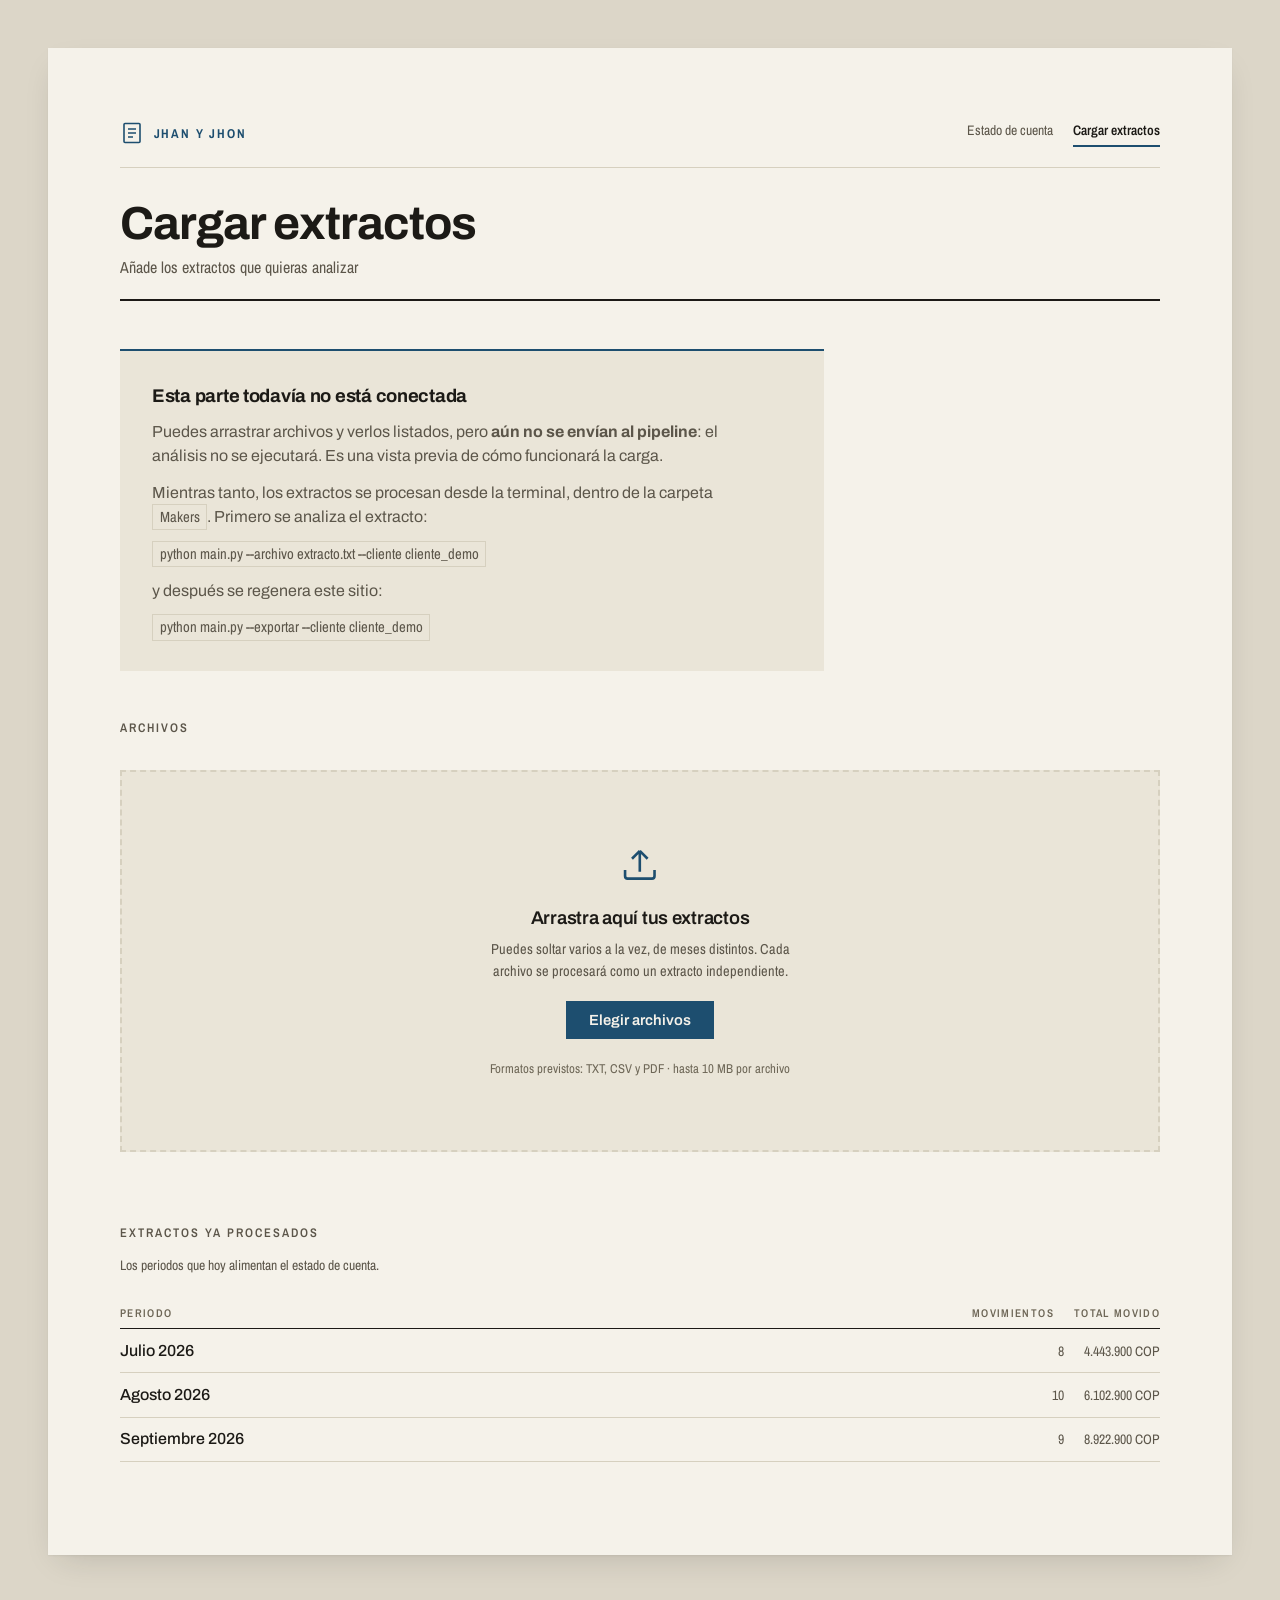
==== dashboard/cargar.html @ ad3c06e5 "Carga de archivos" ====
<!DOCTYPE html>
<html lang="es">
<head>
<meta charset="utf-8">
<meta name="viewport" content="width=device-width, initial-scale=1, viewport-fit=cover">
<title>Cargar extractos · Jhan y Jhon</title>
<link rel="preconnect" href="https://fonts.googleapis.com">
<link rel="preconnect" href="https://fonts.gstatic.com" crossorigin>
<link href="https://fonts.googleapis.com/css2?family=Archivo:wght@400;500;600;700&family=Archivo+Narrow:wght@400;500;600;700&display=swap" rel="stylesheet">
<link rel="stylesheet" href="./estilo.css">
</head>
<body>
<!--
  Segunda superficie del mismo mundo. Hereda papel, tinta y rejilla de
  index.html; no introduce identidad nueva.
  ESTADO: la interacción de arrastrar y soltar funciona de verdad, pero el
  procesamiento no está conectado al pipeline. La página lo dice donde el
  usuario lo ve, en vez de fingir que carga.
-->

<div class="hoja">
  <nav class="nav">
    <a class="nav__marca" href="./index.html">
      <svg class="nav__sello" viewBox="0 0 24 24" fill="none" stroke="currentColor" stroke-width="1.6" aria-hidden="true">
        <rect x="4" y="2.5" width="16" height="19" rx="1"/>
        <path d="M8 8h8M8 12h8M8 16h5"/>
      </svg>
      Jhan y Jhon
    </a>
    <div class="nav__vinculos">
      <a href="./index.html">Estado de cuenta</a>
      <a href="./cargar.html" aria-current="page">Cargar extractos</a>
    </div>
  </nav>

  <main>
    <header class="membrete">
      <div class="membrete__emisor">
        <h1 class="membrete__titulo">Cargar extractos</h1>
        <p class="membrete__periodo">Añade los extractos que quieras analizar</p>
      </div>
    </header>

    <div class="aviso" role="note">
      <h2>Esta parte todavía no está conectada</h2>
      <p>Puedes arrastrar archivos y verlos listados, pero <strong>aún no se envían al pipeline</strong>: el análisis no se ejecutará. Es una vista previa de cómo funcionará la carga.</p>
      <p>Mientras tanto, los extractos se procesan desde la terminal, dentro de la carpeta <code>Makers</code>. Primero se analiza el extracto:</p>
      <p><code>python main.py --archivo extracto.txt --cliente cliente_demo</code></p>
      <p>y después se regenera este sitio:</p>
      <p><code>python main.py --exportar --cliente cliente_demo</code></p>
    </div>

    <section aria-labelledby="tit-zona">
      <h2 class="bloque__titulo" id="tit-zona">Archivos</h2>

      <div class="zona" id="zona">
        <svg class="zona__icono" viewBox="0 0 24 24" fill="none" stroke="currentColor" stroke-width="1.5" aria-hidden="true">
          <path d="M12 16V4m0 0L7.5 8.5M12 4l4.5 4.5"/>
          <path d="M3.5 15v3.5a1.5 1.5 0 0 0 1.5 1.5h14a1.5 1.5 0 0 0 1.5-1.5V15"/>
        </svg>
        <p class="zona__titulo">Arrastra aquí tus extractos</p>
        <p class="zona__ayuda">Puedes soltar varios a la vez, de meses distintos. Cada archivo se procesará como un extracto independiente.</p>
        <button class="boton" type="button" id="elegir">Elegir archivos</button>
        <p class="zona__formatos">Formatos previstos: TXT, CSV y PDF · hasta 10 MB por archivo</p>
        <input type="file" id="entrada" multiple accept=".txt,.csv,.pdf" class="sr" tabindex="-1">
      </div>

      <div id="adjuntos" aria-live="polite"></div>
    </section>

    <section class="bloque" aria-labelledby="tit-cargados">
      <h2 class="bloque__titulo" id="tit-cargados">Extractos ya procesados</h2>
      <p class="bloque__nota">Los periodos que hoy alimentan el estado de cuenta.</p>
      <div id="cargados"><p class="cargando">Cargando…</p></div>
    </section>
  </main>
</div>

<script>
const FORMATO = new Intl.NumberFormat('es-CO', { maximumFractionDigits: 0 });
const MESES = ['enero','febrero','marzo','abril','mayo','junio','julio','agosto','septiembre','octubre','noviembre','diciembre'];

const escapar = (valor) => String(valor ?? '').replace(/[&<>"']/g, (c) => (
  { '&':'&amp;', '<':'&lt;', '>':'&gt;', '"':'&quot;', "'":'&#39;' }[c]
));

const nombrarPeriodo = (clave) => {
  if (clave === 'sin_fecha') return 'sin fecha';
  const [anio, mes] = clave.split('-');
  return mes ? `${MESES[Number(mes) - 1]} ${anio}` : anio;
};

const pesoLegible = (bytes) => {
  if (bytes < 1024) return `${bytes} B`;
  if (bytes < 1024 * 1024) return `${(bytes / 1024).toFixed(0)} KB`;
  return `${(bytes / (1024 * 1024)).toFixed(1)} MB`;
};

/* ── Zona de arrastre ── */

const zona = document.getElementById('zona');
const entrada = document.getElementById('entrada');
const listaNodo = document.getElementById('adjuntos');
let archivos = [];

function pintarAdjuntos() {
  if (!archivos.length) {
    listaNodo.innerHTML = '';
    return;
  }

  const filas = archivos.map((a, i) => `
    <div class="adjuntos__fila">
      <svg class="adjuntos__icono" viewBox="0 0 24 24" fill="none" stroke="currentColor" stroke-width="1.6" aria-hidden="true">
        <path d="M14 3H7a1.5 1.5 0 0 0-1.5 1.5v15A1.5 1.5 0 0 0 7 21h10a1.5 1.5 0 0 0 1.5-1.5V7.5z"/>
        <path d="M14 3v4.5h4.5"/>
      </svg>
      <span class="adjuntos__nombre">${escapar(a.name)}</span>
      <span class="adjuntos__peso">${escapar(pesoLegible(a.size))}</span>
      <button class="adjuntos__quitar" type="button" data-i="${i}">Quitar</button>
    </div>`).join('');

  listaNodo.innerHTML = `
    <div class="adjuntos">
      ${filas}
      <p class="zona__formatos">${archivos.length} ${archivos.length === 1 ? 'archivo listo' : 'archivos listos'} · el procesamiento aún no está conectado, así que no se enviarán a ninguna parte.</p>
    </div>`;
}

function agregar(lista) {
  // Se descartan repetidos por nombre y tamaño: soltar dos veces el mismo
  // extracto es el error más fácil de cometer aquí.
  for (const archivo of lista) {
    const yaEsta = archivos.some(a => a.name === archivo.name && a.size === archivo.size);
    if (!yaEsta) archivos.push(archivo);
  }
  pintarAdjuntos();
}

document.getElementById('elegir').addEventListener('click', () => entrada.click());
entrada.addEventListener('change', (e) => { agregar(e.target.files); entrada.value = ''; });

listaNodo.addEventListener('click', (e) => {
  const boton = e.target.closest('.adjuntos__quitar');
  if (!boton) return;
  archivos.splice(Number(boton.dataset.i), 1);
  pintarAdjuntos();
});

['dragenter', 'dragover'].forEach(evento => {
  zona.addEventListener(evento, (e) => { e.preventDefault(); zona.classList.add('zona--activa'); });
});

['dragleave', 'drop'].forEach(evento => {
  zona.addEventListener(evento, (e) => {
    e.preventDefault();
    // dragleave salta también al pasar sobre los hijos de la zona
    if (evento === 'dragleave' && zona.contains(e.relatedTarget)) return;
    zona.classList.remove('zona--activa');
  });
});

zona.addEventListener('drop', (e) => agregar(e.dataTransfer.files));

// El navegador abriría el archivo soltado fuera de la zona, perdiendo la página.
['dragover', 'drop'].forEach(evento => {
  document.addEventListener(evento, (e) => { if (!zona.contains(e.target)) e.preventDefault(); });
});

/* ── Extractos ya procesados ── */

fetch('./datos.json', { cache: 'no-store' })
  .then(r => { if (!r.ok) throw new Error(`El servidor respondió ${r.status}`); return r.json(); })
  .then((datos) => {
    const periodos = (datos.periodos ?? []).filter(p => p.moneda === datos.moneda_principal);
    const nodo = document.getElementById('cargados');

    if (!periodos.length) {
      nodo.innerHTML = '<p class="bloque__nota">Todavía no hay extractos procesados.</p>';
      return;
    }

    nodo.innerHTML = `
      <div class="cargado cargado--encabezado">
        <span>Periodo</span>
        <span>Movimientos</span>
        <span>Total movido</span>
      </div>
      ${periodos.map(p => `
        <div class="cargado">
          <p class="cargado__mes">${escapar(nombrarPeriodo(p.periodo))}</p>
          <span class="cargado__n">${p.n_movimientos}</span>
          <span class="cargado__monto">${FORMATO.format(p.ingresos + p.egresos)} ${escapar(p.moneda)}</span>
        </div>`).join('')}`;
  })
  .catch(() => {
    document.getElementById('cargados').innerHTML =
      '<p class="bloque__nota">No se pudieron leer los extractos procesados. Genera <code>datos.json</code> con <code>python main.py --exportar</code>.</p>';
  });
</script>
</body>
</html>
---- dashboard/estilo.css ----
:root{
  /* Papel y tinta: el mundo de la factura impresa */
  --papel:        #F5F2EA;
  --papel-banda:  #EAE5D8;
  --papel-borde:  #D6D0BF;
  --tinta:        #1C1A16;
  --tinta-media:  #5C564A;
  --tinta-suave:  #6E6757;
  --sello:        #1D4E6F;
  --escritorio:   #DCD6C8;

  /* Semántica del movimiento. Nunca va sola: siempre con signo. */
  --ingreso:      #15663A;
  --egreso:       #9E2B1E;

  --sombra-hoja: 0 1px 2px rgba(28,26,22,.06), 0 12px 32px -12px rgba(28,26,22,.18);

  --serie: 'Archivo', system-ui, sans-serif;
  --estrecha: 'Archivo Narrow', 'Archivo', system-ui, sans-serif;

  --paso-1: .75rem;
  --paso-2: 1.25rem;
  --paso-3: 2rem;
  --paso-4: 3rem;
  --paso-5: 4.5rem;
}

*,*::before,*::after{ box-sizing:border-box; }

.sr{
  position:absolute; width:1px; height:1px;
  padding:0; margin:-1px; overflow:hidden;
  clip:rect(0 0 0 0); white-space:nowrap; border:0;
}

html{ -webkit-text-size-adjust:100%; }

body{
  margin:0;
  background:var(--escritorio);
  color:var(--tinta);
  font-family:var(--serie);
  font-size:16px;
  line-height:1.5;
  font-variant-numeric:tabular-nums;
  -webkit-font-smoothing:antialiased;
}

/* Superficies del navegador: también son parte del diseño */
::selection{ background:var(--sello); color:var(--papel); }
:focus-visible{ outline:2px solid var(--sello); outline-offset:3px; }
@supports (scrollbar-color: auto){
  html{ scrollbar-color:var(--papel-borde) var(--escritorio); scrollbar-width:thin; }
}

/* ───────────────────────── La hoja ───────────────────────── */

.hoja{
  max-width:74rem;
  margin:0 auto;
  background:var(--papel);
  box-shadow:var(--sombra-hoja);
  padding:var(--paso-4) var(--paso-4) var(--paso-5);
  padding-top:calc(var(--paso-4) + env(safe-area-inset-top, 0px));
}

@media (min-width:60rem){
  body{ padding:var(--paso-4) var(--paso-3); }
  .hoja{ padding:var(--paso-5) var(--paso-5) calc(var(--paso-5) * 1.3); }
}

@media (max-width:40rem){
  .hoja{ padding:var(--paso-3) var(--paso-2) var(--paso-4); }
}

/* ───────────────────── Navegación ───────────────────── */

.nav{
  display:flex;
  flex-wrap:wrap;
  align-items:center;
  justify-content:space-between;
  gap:.6rem var(--paso-3);
  padding-bottom:var(--paso-2);
  margin-bottom:var(--paso-3);
  border-bottom:1px solid var(--papel-borde);
}

.nav__marca{
  display:flex;
  align-items:center;
  gap:.6rem;
  text-decoration:none;
  color:var(--sello);
  font-family:var(--estrecha);
  font-size:.8rem;
  font-weight:700;
  letter-spacing:.14em;
  text-transform:uppercase;
}

.nav__sello{ width:1.5rem; height:1.5rem; flex:none; }

.nav__vinculos{ display:flex; gap:var(--paso-2); }

.nav__vinculos a{
  font-family:var(--estrecha);
  font-size:.86rem;
  color:var(--tinta-media);
  text-decoration:none;
  padding-bottom:.25rem;
  border-bottom:2px solid transparent;
}

.nav__vinculos a:hover{ color:var(--tinta); }

.nav__vinculos a[aria-current="page"]{
  color:var(--tinta);
  font-weight:600;
  border-bottom-color:var(--sello);
}

/* ───────────────────── Membrete ───────────────────── */

.membrete{
  display:flex;
  flex-wrap:wrap;
  gap:var(--paso-3);
  justify-content:space-between;
  align-items:flex-end;
  padding-bottom:var(--paso-2);
  border-bottom:2px solid var(--tinta);
}

.membrete__emisor{ min-width:0; }

.membrete__marca{
  display:flex;
  align-items:center;
  gap:.6rem;
  margin:0 0 .35rem;
}

.membrete__sello{
  width:1.6rem; height:1.6rem;
  flex:none;
  color:var(--sello);
}

.membrete__nombre{
  font-family:var(--estrecha);
  font-size:.8rem;
  font-weight:700;
  letter-spacing:.14em;
  text-transform:uppercase;
  color:var(--sello);
  margin:0;
}

.membrete__titulo{
  font-size:clamp(1.9rem, 1.2rem + 2.4vw, 2.9rem);
  font-weight:700;
  letter-spacing:-.022em;
  line-height:1.04;
  margin:0;
  text-wrap:balance;
}

.membrete__periodo{
  font-family:var(--estrecha);
  font-size:1rem;
  color:var(--tinta-media);
  margin:.45rem 0 0;
}

/* Bloque de datos del documento, como el recuadro de una factura real */
.documento{
  display:grid;
  grid-template-columns:auto auto;
  gap:.2rem var(--paso-2);
  font-family:var(--estrecha);
  font-size:.82rem;
  margin:0;
  border-left:1px solid var(--papel-borde);
  padding-left:var(--paso-2);
}

.documento dt{
  color:var(--tinta-suave);
  text-transform:uppercase;
  letter-spacing:.08em;
}

.documento dd{
  margin:0;
  text-align:right;
  font-weight:500;
  font-variant-numeric:tabular-nums;
}

@media (max-width:40rem){
  .membrete{ align-items:flex-start; gap:var(--paso-2); }
  .documento{ border-left:0; padding-left:0; border-top:1px solid var(--papel-borde); padding-top:.75rem; width:100%; grid-template-columns:auto 1fr; }
}

/* ───────────────────── Liquidación ───────────────────── */

.liquidacion{
  margin-top:var(--paso-4);
}

.liquidacion__titulo{
  font-family:var(--estrecha);
  font-size:.78rem;
  font-weight:600;
  letter-spacing:.16em;
  text-transform:uppercase;
  color:var(--tinta-media);
  margin:0 0 var(--paso-2);
}

.renglon{
  display:flex;
  align-items:baseline;
  gap:.75rem;
  padding:.62rem 0;
  border-bottom:1px solid var(--papel-borde);
}

.renglon__concepto{
  font-size:1.02rem;
  flex:none;
}

.renglon__guia{
  flex:1 1 auto;
  min-width:1.5rem;
  border-bottom:1px dotted var(--papel-borde);
  transform:translateY(-.28em);
}

.renglon__monto{
  flex:none;
  font-variant-numeric:tabular-nums;
  font-size:1.1rem;
  font-weight:500;
  letter-spacing:-.01em;
  white-space:nowrap;
}

.renglon__n{
  font-family:var(--estrecha);
  font-size:.78rem;
  color:var(--tinta-suave);
  flex:none;
}

.signo{ font-weight:600; }
.monto--ingreso .signo{ color:var(--ingreso); }
.monto--egreso  .signo{ color:var(--egreso); }

/* La caja del total: el gesto monumental de la factura */
.total{
  margin-top:var(--paso-3);
  border:2.5px solid var(--tinta);
  background:var(--papel-banda);
  padding:var(--paso-2) var(--paso-3);
  display:flex;
  flex-wrap:wrap;
  align-items:baseline;
  justify-content:space-between;
  gap:.5rem var(--paso-3);
}

.total__etiqueta{
  font-family:var(--estrecha);
  font-size:.92rem;
  font-weight:700;
  letter-spacing:.16em;
  text-transform:uppercase;
  margin:0;
}

.total__cifra{
  font-size:clamp(2.4rem, 1.2rem + 4.4vw, 4rem);
  font-weight:700;
  letter-spacing:-.035em;
  line-height:1;
  font-variant-numeric:tabular-nums;
  white-space:nowrap;
  margin:0;
}

.total__cifra .signo{ margin-right:.06em; }
.total--positivo .total__cifra{ color:var(--ingreso); }
.total--negativo .total__cifra{ color:var(--egreso); }

.total__nota{
  flex-basis:100%;
  font-family:var(--estrecha);
  font-size:.84rem;
  color:var(--tinta-media);
  margin:.35rem 0 0;
}

@media (max-width:40rem){
  .total{ padding:var(--paso-2); }
  .renglon__concepto{ font-size:.95rem; }
  .renglon__monto{ font-size:1rem; }
}

/* Muy estrecho: la cifra no cabe junto a su etiqueta, así que se apila a
   propósito en vez de envolver y quedar empujada a la derecha. */
@media (max-width:30rem){
  .total{ flex-direction:column; align-items:flex-start; gap:.35rem; }
  .renglon__n{ display:none; }
}

/* ───────────────────── Desglose por categoría ───────────────────── */

.bloque{ margin-top:var(--paso-5); }

.bloque__titulo{
  font-family:var(--estrecha);
  font-size:.78rem;
  font-weight:600;
  letter-spacing:.16em;
  text-transform:uppercase;
  color:var(--tinta-media);
  margin:0 0 var(--paso-1);
}

.bloque__nota{
  font-family:var(--estrecha);
  font-size:.86rem;
  color:var(--tinta-media);
  margin:0 0 var(--paso-2);
  max-width:64ch;
}

/* Última columna fija por el mismo motivo que en .libro: filas-grid
   independientes no comparten el ancho de una columna `auto`. */
.detalle{ --cols:minmax(7.5rem,11rem) 1fr 3.2rem 7rem; }

/* Encabezado de columnas: el recurso con el que una factura evita repetir la
   unidad en cada renglón. */
.detalle__encabezado{
  display:grid;
  grid-template-columns:var(--cols);
  align-items:end;
  column-gap:var(--paso-2);
  padding:0 .5rem .4rem 0;
  border-bottom:1px solid var(--tinta);
  font-family:var(--estrecha);
  font-size:.7rem;
  font-weight:600;
  letter-spacing:.12em;
  text-transform:uppercase;
  color:var(--tinta-suave);
}

.detalle__encabezado span:nth-child(3),
.detalle__encabezado span:nth-child(4){ text-align:right; }

.detalle__fila{
  display:grid;
  grid-template-columns:var(--cols);
  align-items:center;
  column-gap:var(--paso-2);
  padding:.42rem .5rem;
  padding-left:0;
  border-bottom:1px solid var(--papel-borde);
  transition:background-color .12s ease-out;
}

.detalle__fila:hover{ background:var(--papel-banda); }

.detalle__nombre{
  font-size:.98rem;
  min-width:0;
  overflow-wrap:break-word;
}

.detalle__medida{
  display:flex;
  align-items:center;
  gap:.6rem;
  min-width:0;
}

/* Barra impresa: extremos rectos, tinta sólida. Una factura no redondea. */
.barra{
  flex:1 1 auto;
  height:.72rem;
  background:var(--papel-banda);
  min-width:2rem;
}

.barra__relleno{
  display:block;
  height:100%;
  background:var(--sello);
}

.detalle__pct{
  font-family:var(--estrecha);
  font-size:.82rem;
  color:var(--tinta-media);
  font-variant-numeric:tabular-nums;
  flex:none;
  width:3.2rem;
  text-align:right;
}

.detalle__n{
  text-align:right;
  font-family:var(--estrecha);
  font-size:.84rem;
  color:var(--tinta-media);
  font-variant-numeric:tabular-nums;
}

.detalle__monto{
  text-align:right;
  white-space:nowrap;
  font-variant-numeric:tabular-nums;
  font-size:1.02rem;
  font-weight:500;
  letter-spacing:-.01em;
}

.detalle__total{
  display:grid;
  grid-template-columns:var(--cols);
  column-gap:var(--paso-2);
  padding:.6rem .5rem 0 0;
  font-family:var(--estrecha);
  font-weight:700;
  letter-spacing:.1em;
  text-transform:uppercase;
  font-size:.76rem;
}

.detalle__total span:nth-child(3){
  text-align:right;
  font-variant-numeric:tabular-nums;
  letter-spacing:0;
  font-size:.84rem;
}

.detalle__total span:last-child{
  text-align:right;
  font-variant-numeric:tabular-nums;
  letter-spacing:-.01em;
  text-transform:none;
  font-size:1.02rem;
}

@media (max-width:48rem){
  .detalle{ --cols:1fr auto; }
  .detalle__encabezado span:nth-child(2),
  .detalle__encabezado span:nth-child(3){ display:none; }
  .detalle__fila{ row-gap:.35rem; padding:.55rem .5rem .55rem 0; }
  .detalle__medida{ grid-column:1 / -1; order:3; }
  .detalle__nombre{ order:1; }
  .detalle__monto{ order:2; }
  .detalle__n{ display:none; }
  .detalle__total span:nth-child(2),
  .detalle__total span:nth-child(3){ display:none; }
}

/* ───────────────── Lectura redactada por el modelo ───────────────── */

.lectura{
  margin-top:var(--paso-3);
  background:var(--papel-banda);
  border-top:2px solid var(--sello);
  padding:var(--paso-2) var(--paso-3) var(--paso-3);
}

.lectura__titulo{
  font-family:var(--estrecha);
  font-size:.78rem;
  font-weight:600;
  letter-spacing:.16em;
  text-transform:uppercase;
  color:var(--sello);
  margin:0 0 .15rem;
}

.lectura__origen{
  font-family:var(--estrecha);
  font-size:.8rem;
  color:var(--tinta-media);
  margin:0 0 var(--paso-2);
  max-width:70ch;
}

.lectura__cuerpo p{
  margin:0 0 .85rem;
  max-width:70ch;
  line-height:1.62;
}

.lectura__cuerpo p:last-child{ margin-bottom:0; }

/* El texto se queda en su medida de lectura; el encabezado ocupa la columna
   que sobra en vez de dejar media banda vacía. */
@media (min-width:60rem){
  .lectura{
    display:grid;
    grid-template-columns:13rem 1fr;
    /* La tercera fila absorbe el alto sobrante: sin ella la nota de
       procedencia se separa de su título al estirarse el cuerpo. */
    grid-template-rows:auto auto 1fr;
    column-gap:var(--paso-3);
  }
  .lectura__titulo{ grid-column:1; grid-row:1; }
  .lectura__origen{ grid-column:1; grid-row:2; margin-bottom:0; }
  .lectura__cuerpo{ grid-column:2; grid-row:1 / -1; }
}

@media (max-width:40rem){
  .lectura{ padding:var(--paso-2); }
}

/* ───────────────── Lo que conviene revisar ───────────────── */

.marcado{
  border-top:1px solid var(--tinta);
}

.marcado__item{
  display:grid;
  grid-template-columns:1fr auto;
  gap:.3rem var(--paso-2);
  padding:.85rem 0;
  border-bottom:1px solid var(--papel-borde);
}

.marcado__desc{
  font-size:1rem;
  margin:0;
  min-width:0;
  overflow-wrap:break-word;
}

.marcado__monto{
  font-variant-numeric:tabular-nums;
  font-size:1.02rem;
  font-weight:500;
  white-space:nowrap;
  text-align:right;
  letter-spacing:-.01em;
}

.marcado__monto--ingreso .signo{ color:var(--ingreso); }
.marcado__monto--egreso .signo{ color:var(--egreso); }

.marcado__meta{
  grid-column:1 / -1;
  display:flex;
  flex-wrap:wrap;
  align-items:baseline;
  gap:.35rem .8rem;
  font-family:var(--estrecha);
  font-size:.84rem;
  color:var(--tinta-media);
}

.marcado__fecha{
  font-variant-numeric:tabular-nums;
  color:var(--tinta-suave);
}

.motivo{
  display:inline-block;
  border:1px solid var(--sello);
  color:var(--sello);
  padding:.06rem .45rem;
  font-size:.78rem;
  line-height:1.5;
}

.marcado__razon{
  grid-column:1 / -1;
  margin:.15rem 0 0;
  font-size:.92rem;
  color:var(--tinta-media);
  max-width:70ch;
}

/* ───────────────────── Evolución por periodo ───────────────────── */

.evolucion{ border-top:1px solid var(--tinta); }

.periodo{
  padding:var(--paso-2) 0;
  border-bottom:1px solid var(--papel-borde);
}

.periodo__cab{
  display:flex;
  flex-wrap:wrap;
  align-items:baseline;
  justify-content:space-between;
  gap:.3rem var(--paso-2);
  margin-bottom:.7rem;
}

.periodo__mes{
  font-size:1.05rem;
  font-weight:600;
  letter-spacing:-.012em;
  margin:0;
  text-transform:capitalize;
}

.periodo__balance{
  margin:0;
  font-variant-numeric:tabular-nums;
  font-size:1.05rem;
  font-weight:600;
  letter-spacing:-.015em;
  white-space:nowrap;
}

.periodo__balance small{
  font-family:var(--estrecha);
  font-size:.72rem;
  font-weight:600;
  letter-spacing:.12em;
  text-transform:uppercase;
  color:var(--tinta-suave);
  margin-right:.5rem;
}

/* Ancho fijo para la cifra: sin esto la etiqueta BALANCE se desplaza de un mes
   a otro según cuántos dígitos tenga el número. */
.periodo__cifra{
  display:inline-block;
  min-width:10ch;
  text-align:right;
}

.periodo__balance--positivo{ color:var(--ingreso); }
.periodo__balance--negativo{ color:var(--egreso); }

.periodo__linea{
  display:grid;
  grid-template-columns:5.5rem 1fr 7rem;
  align-items:center;
  column-gap:var(--paso-2);
  padding:.2rem 0;
}

.periodo__etiqueta{
  font-family:var(--estrecha);
  font-size:.84rem;
  color:var(--tinta-media);
}

.periodo__valor{
  font-variant-numeric:tabular-nums;
  font-size:.98rem;
  white-space:nowrap;
  text-align:right;
}

.barra__relleno--ingreso{ background:var(--ingreso); }
.barra__relleno--egreso{ background:var(--egreso); }

@media (max-width:34rem){
  .periodo__linea{ grid-template-columns:4.4rem 1fr auto; column-gap:.7rem; }
  .periodo__valor{ font-size:.9rem; }
  .periodo__etiqueta{ font-size:.78rem; }
}

/* ───────────────────── Tabla de movimientos ───────────────────── */

/* Ancho fijo en la última columna, no `auto`: cada fila es su propio grid, así
   que una columna automática se mide por el contenido de SU fila y las demás
   columnas se desplazan de una fila a otra. */
.libro{ --cols:6.2rem 1fr 10rem 7rem; }

.libro__encabezado{
  display:grid;
  grid-template-columns:var(--cols);
  column-gap:var(--paso-2);
  align-items:end;
  padding:0 .5rem .4rem 0;
  border-bottom:1px solid var(--tinta);
  font-family:var(--estrecha);
  font-size:.7rem;
  font-weight:600;
  letter-spacing:.12em;
  text-transform:uppercase;
  color:var(--tinta-suave);
}

.libro__encabezado span:last-child{ text-align:right; }

.libro__fila{
  display:grid;
  grid-template-columns:var(--cols);
  column-gap:var(--paso-2);
  align-items:baseline;
  padding:.45rem .5rem .45rem 0;
  border-bottom:1px solid var(--papel-borde);
  transition:background-color .12s ease-out;
}

.libro__fila:hover{ background:var(--papel-banda); }

.libro__fecha{
  font-family:var(--estrecha);
  font-size:.84rem;
  color:var(--tinta-media);
  font-variant-numeric:tabular-nums;
  white-space:nowrap;
}

.libro__concepto{ min-width:0; }

.libro__desc{
  font-size:.96rem;
  overflow-wrap:break-word;
}

.libro__parte{
  font-family:var(--estrecha);
  font-size:.82rem;
  color:var(--tinta-suave);
}

.libro__cat{
  font-family:var(--estrecha);
  font-size:.84rem;
  color:var(--tinta-media);
}

.libro__valor{
  text-align:right;
  white-space:nowrap;
  font-variant-numeric:tabular-nums;
  font-size:1rem;
  font-weight:500;
  letter-spacing:-.01em;
}

.libro__valor--ingreso .signo{ color:var(--ingreso); }
.libro__valor--egreso .signo{ color:var(--egreso); }

/* Marca de nota al pie, como la llamada de una factura */
.llamada{
  color:var(--sello);
  font-weight:700;
  text-decoration:none;
  padding:0 .15rem;
}

.llamada:hover{ text-decoration:underline; }

.libro__pie{
  font-family:var(--estrecha);
  font-size:.84rem;
  color:var(--tinta-media);
  margin:var(--paso-1) 0 0;
  max-width:70ch;
}

@media (max-width:52rem){
  .libro{ --cols:1fr auto; }
  .libro__encabezado span:nth-child(2),
  .libro__encabezado span:nth-child(3){ display:none; }
  .libro__fila{ row-gap:.15rem; padding:.6rem .5rem .6rem 0; }
  .libro__fecha{ order:1; }
  .libro__valor{ order:2; }
  .libro__concepto{ order:3; grid-column:1 / -1; }
  .libro__cat{ order:4; grid-column:1 / -1; }
}

/* ───────────────────── Zona de carga ───────────────────── */

.zona{
  margin-top:var(--paso-3);
  border:2px dashed var(--papel-borde);
  background:var(--papel-banda);
  padding:var(--paso-5) var(--paso-3);
  text-align:center;
  transition:border-color .15s ease-out, background-color .15s ease-out;
}

.zona--activa{
  border-color:var(--sello);
  border-style:solid;
  background:#E3EAEF;
}

.zona__icono{
  width:2.6rem; height:2.6rem;
  color:var(--sello);
  margin-bottom:var(--paso-1);
}

.zona__titulo{
  font-size:1.15rem;
  font-weight:600;
  letter-spacing:-.015em;
  margin:0 0 .35rem;
}

.zona__ayuda{
  font-family:var(--estrecha);
  font-size:.9rem;
  color:var(--tinta-media);
  margin:0 auto var(--paso-2);
  max-width:46ch;
}

.boton{
  font-family:var(--serie);
  font-size:.92rem;
  font-weight:600;
  color:var(--papel);
  background:var(--sello);
  border:2px solid var(--sello);
  padding:.55rem 1.3rem;
  cursor:pointer;
  transition:background-color .15s ease-out;
}

.boton:hover{ background:#17405C; border-color:#17405C; }

.boton--fantasma{
  color:var(--sello);
  background:transparent;
}

.boton--fantasma:hover{ background:var(--papel-borde); color:var(--tinta); }

.zona__formatos{
  font-family:var(--estrecha);
  font-size:.8rem;
  color:var(--tinta-suave);
  margin:var(--paso-2) 0 0;
}

/* Lista de archivos soltados */
.adjuntos{ margin-top:var(--paso-3); }

.adjuntos__fila{
  display:grid;
  grid-template-columns:auto 1fr auto auto;
  align-items:center;
  gap:var(--paso-1);
  padding:.6rem 0;
  border-bottom:1px solid var(--papel-borde);
}

.adjuntos__fila:first-child{ border-top:1px solid var(--tinta); }

.adjuntos__icono{ width:1.1rem; height:1.1rem; color:var(--tinta-suave); flex:none; }

.adjuntos__nombre{
  min-width:0;
  overflow-wrap:anywhere;
  font-size:.96rem;
}

.adjuntos__peso{
  font-family:var(--estrecha);
  font-size:.82rem;
  color:var(--tinta-media);
  font-variant-numeric:tabular-nums;
  white-space:nowrap;
}

.adjuntos__quitar{
  background:none;
  border:0;
  padding:.2rem .4rem;
  cursor:pointer;
  color:var(--tinta-suave);
  font-family:var(--estrecha);
  font-size:.8rem;
  text-decoration:underline;
  text-underline-offset:.2em;
}

.adjuntos__quitar:hover{ color:var(--egreso); }

/* Extractos ya procesados */
.cargado{
  display:grid;
  grid-template-columns:1fr auto auto;
  align-items:baseline;
  gap:.3rem var(--paso-2);
  padding:.6rem 0;
  border-bottom:1px solid var(--papel-borde);
}

.cargado--encabezado{
  border-bottom:1px solid var(--tinta);
  padding-bottom:.4rem;
  font-family:var(--estrecha);
  font-size:.7rem;
  font-weight:600;
  letter-spacing:.12em;
  text-transform:uppercase;
  color:var(--tinta-suave);
}

.cargado--encabezado span:not(:first-child){ text-align:right; }

.cargado__mes{
  font-size:1rem;
  font-weight:500;
  text-transform:capitalize;
  margin:0;
}

.cargado__n,
.cargado__monto{
  font-family:var(--estrecha);
  font-size:.86rem;
  color:var(--tinta-media);
  font-variant-numeric:tabular-nums;
  white-space:nowrap;
  text-align:right;
}

@media (max-width:34rem){
  .zona{ padding:var(--paso-3) var(--paso-2); }
  .adjuntos__fila{ grid-template-columns:auto 1fr auto; row-gap:.2rem; }
  .adjuntos__peso{ grid-column:2; }
  .adjuntos__quitar{ grid-row:1; }
}

/* ───────────────────── Estados ───────────────────── */

.aviso{
  max-width:44rem;
  margin:var(--paso-4) 0;
  background:var(--papel-banda);
  border-top:2px solid var(--sello);
  padding:var(--paso-3);
}

.aviso h2{
  font-size:1.15rem;
  margin:0 0 .6rem;
  letter-spacing:-.015em;
}

.aviso p{ margin:0 0 .8rem; color:var(--tinta-media); max-width:68ch; }
.aviso p:last-child{ margin-bottom:0; }

.aviso code{
  font-family:var(--estrecha);
  background:var(--papel-banda);
  border:1px solid var(--papel-borde);
  padding:.14em .45em;
  font-size:.92em;
  white-space:nowrap;
}

.cargando{
  display:flex;
  align-items:center;
  gap:.7rem;
  font-family:var(--estrecha);
  color:var(--tinta-media);
  padding:var(--paso-5) 0;
  justify-content:center;
}

.cargando::before{
  content:"";
  width:.9rem; height:.9rem;
  border:2px solid var(--papel-borde);
  border-top-color:var(--sello);
  border-radius:50%;
  animation:girar .7s linear infinite;
}

@keyframes girar{ to{ transform:rotate(360deg); } }

/* Entrada: un solo momento, desde un estado ya visible */
.hoja{ animation:asentar .5s cubic-bezier(.16,1,.3,1) both; }
@keyframes asentar{
  from{ opacity:.4; transform:translateY(6px); }
  to{ opacity:1; transform:none; }
}

@media (prefers-reduced-motion:reduce){
  *,*::before,*::after{ animation-duration:.01ms !important; animation-iteration-count:1 !important; transition-duration:.01ms !important; }
}
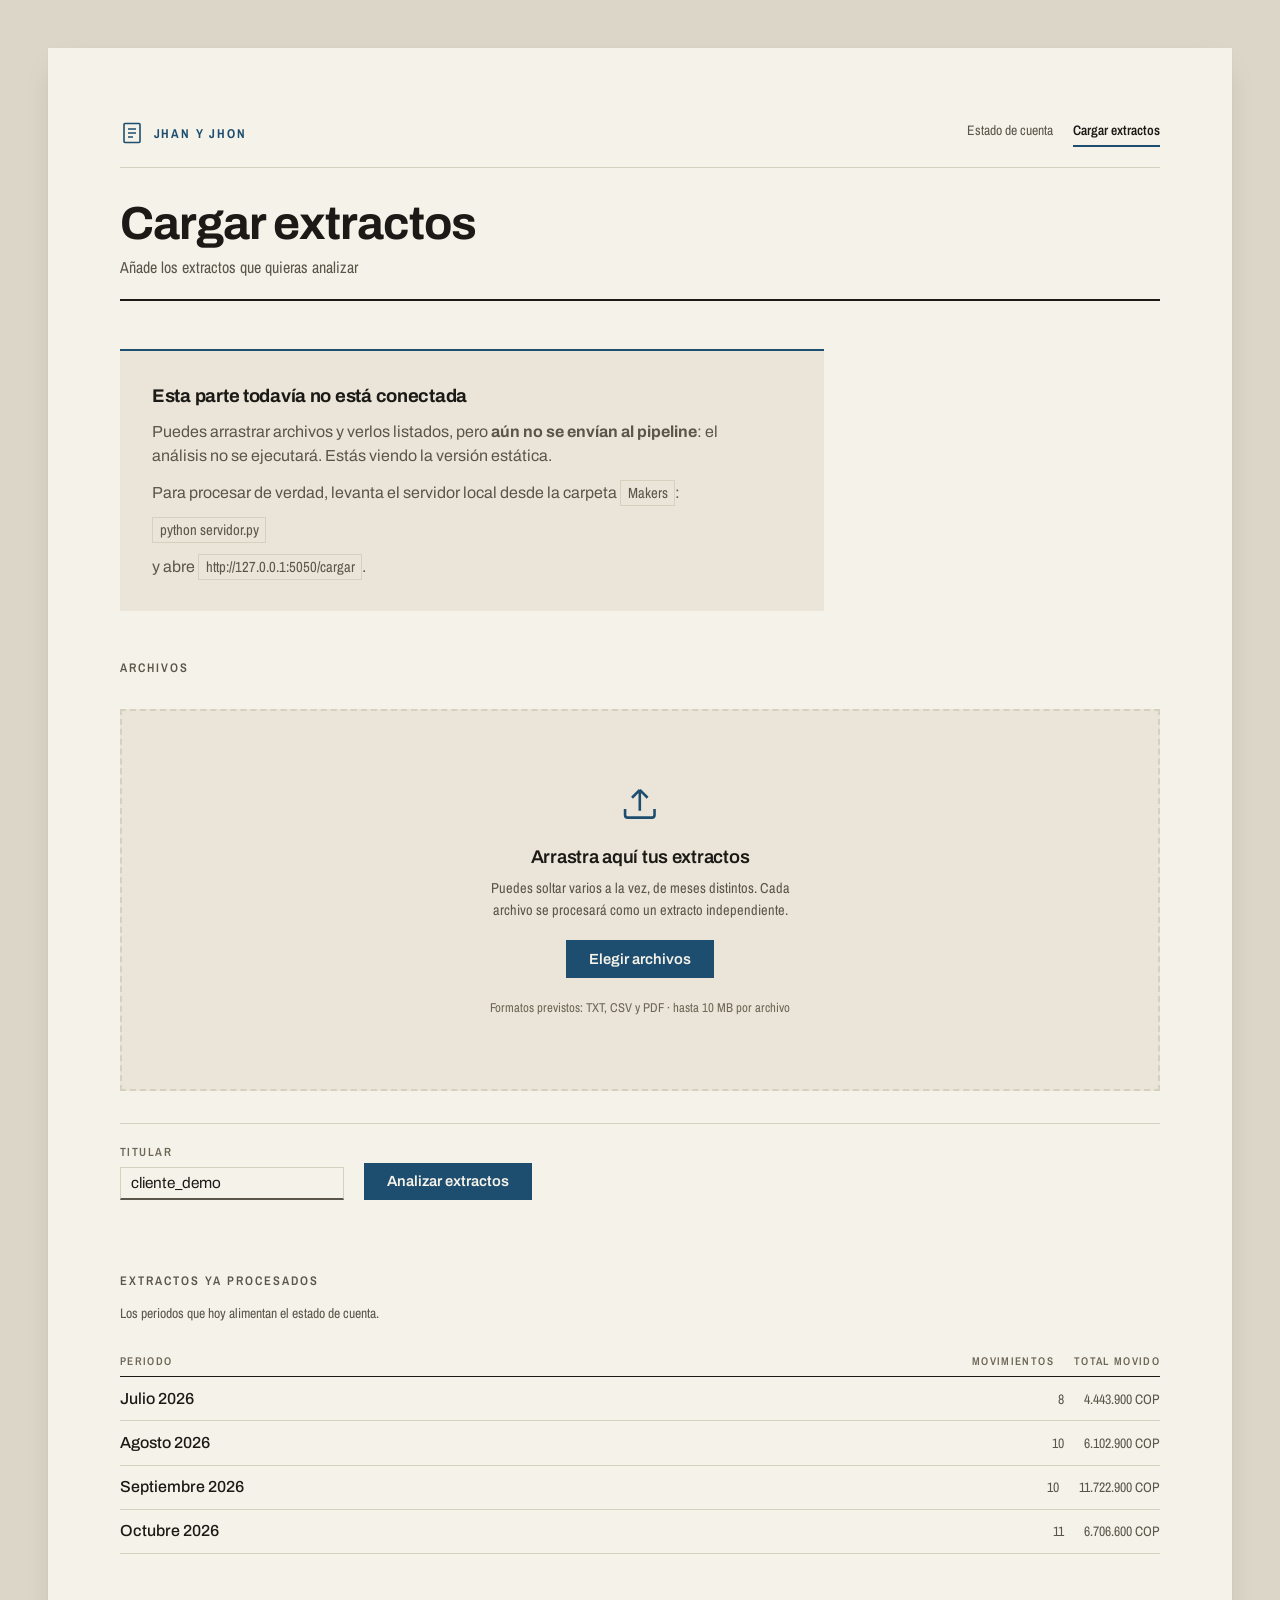
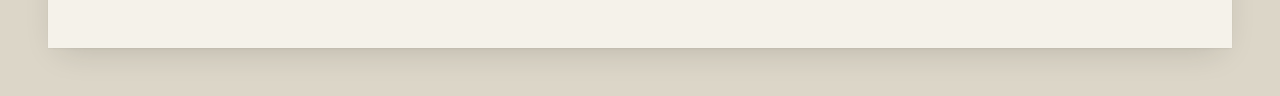
==== commit c0fad0eb: "Conectando pipeline" ====
--- a/dashboard/cargar.html
+++ b/dashboard/cargar.html
@@ -41,13 +41,18 @@
       </div>
     </header>
 
-    <div class="aviso" role="note">
+    <div class="aviso" id="aviso-estatico" role="note">
       <h2>Esta parte todavía no está conectada</h2>
-      <p>Puedes arrastrar archivos y verlos listados, pero <strong>aún no se envían al pipeline</strong>: el análisis no se ejecutará. Es una vista previa de cómo funcionará la carga.</p>
-      <p>Mientras tanto, los extractos se procesan desde la terminal, dentro de la carpeta <code>Makers</code>. Primero se analiza el extracto:</p>
-      <p><code>python main.py --archivo extracto.txt --cliente cliente_demo</code></p>
-      <p>y después se regenera este sitio:</p>
-      <p><code>python main.py --exportar --cliente cliente_demo</code></p>
+      <p>Puedes arrastrar archivos y verlos listados, pero <strong>aún no se envían al pipeline</strong>: el análisis no se ejecutará. Estás viendo la versión estática.</p>
+      <p>Para procesar de verdad, levanta el servidor local desde la carpeta <code>Makers</code>:</p>
+      <p><code>python servidor.py</code></p>
+      <p>y abre <code>http://127.0.0.1:5050/cargar</code>.</p>
+    </div>
+
+    <div class="aviso aviso--vivo" id="aviso-servidor" role="note" hidden>
+      <h2>Conectado al pipeline</h2>
+      <p>Los archivos que sueltes se analizarán de verdad: extracción local con qwen3, anonimización, revisión de categoría con Groq y guardado en la base. Al terminar se regenera el estado de cuenta.</p>
+      <p>Cada línea del archivo es una transacción y tarda unos segundos. Verás el avance línea por línea.</p>
     </div>
 
     <section aria-labelledby="tit-zona">
@@ -66,6 +71,17 @@
       </div>
 
       <div id="adjuntos" aria-live="polite"></div>
+
+      <div class="procesar" id="procesar" hidden>
+        <label class="campo">
+          <span class="campo__etiqueta">Titular</span>
+          <input class="campo__entrada" id="cliente" type="text" value="cliente_demo"
+                 autocomplete="off" spellcheck="false">
+        </label>
+        <button class="boton" type="button" id="analizar">Analizar extractos</button>
+      </div>
+
+      <div id="avance" aria-live="polite"></div>
     </section>
 
     <section class="bloque" aria-labelledby="tit-cargados">
@@ -101,7 +117,10 @@
 const zona = document.getElementById('zona');
 const entrada = document.getElementById('entrada');
 const listaNodo = document.getElementById('adjuntos');
+const avanceNodo = document.getElementById('avance');
 let archivos = [];
+let hayServidor = false;
+let procesando = false;
 
 function pintarAdjuntos() {
   if (!archivos.length) {
@@ -123,8 +142,11 @@
   listaNodo.innerHTML = `
     <div class="adjuntos">
       ${filas}
-      <p class="zona__formatos">${archivos.length} ${archivos.length === 1 ? 'archivo listo' : 'archivos listos'} · el procesamiento aún no está conectado, así que no se enviarán a ninguna parte.</p>
+      <p class="zona__formatos">${archivos.length} ${archivos.length === 1 ? 'archivo listo' : 'archivos listos'}${
+        hayServidor ? '' : ' · el procesamiento no está conectado, así que no se enviarán a ninguna parte.'}</p>
     </div>`;
+
+  document.getElementById('procesar').hidden = !hayServidor || !archivos.length;
 }
 
 function agregar(lista) {
@@ -169,34 +191,187 @@
 
 /* ── Extractos ya procesados ── */
 
-fetch('./datos.json', { cache: 'no-store' })
-  .then(r => { if (!r.ok) throw new Error(`El servidor respondió ${r.status}`); return r.json(); })
-  .then((datos) => {
-    const periodos = (datos.periodos ?? []).filter(p => p.moneda === datos.moneda_principal);
-    const nodo = document.getElementById('cargados');
-
-    if (!periodos.length) {
-      nodo.innerHTML = '<p class="bloque__nota">Todavía no hay extractos procesados.</p>';
-      return;
+function pintarCargados() {
+  return fetch('./datos.json', { cache: 'no-store' })
+    .then(r => { if (!r.ok) throw new Error(`El servidor respondió ${r.status}`); return r.json(); })
+    .then((datos) => {
+      const periodos = (datos.periodos ?? []).filter(p => p.moneda === datos.moneda_principal);
+      const nodo = document.getElementById('cargados');
+
+      if (!periodos.length) {
+        nodo.innerHTML = '<p class="bloque__nota">Todavía no hay extractos procesados.</p>';
+        return;
+      }
+
+      nodo.innerHTML = `
+        <div class="cargado cargado--encabezado">
+          <span>Periodo</span>
+          <span>Movimientos</span>
+          <span>Total movido</span>
+        </div>
+        ${periodos.map(p => `
+          <div class="cargado">
+            <p class="cargado__mes">${escapar(nombrarPeriodo(p.periodo))}</p>
+            <span class="cargado__n">${p.n_movimientos}</span>
+            <span class="cargado__monto">${FORMATO.format(p.ingresos + p.egresos)} ${escapar(p.moneda)}</span>
+          </div>`).join('')}`;
+    })
+    .catch(() => {
+      document.getElementById('cargados').innerHTML =
+        '<p class="bloque__nota">Todavía no hay extractos procesados.</p>';
+    });
+}
+
+pintarCargados();
+
+/* ── Modo: con servidor o estático ── */
+
+fetch('/api/estado', { cache: 'no-store' })
+  .then(r => r.ok ? r.json() : Promise.reject())
+  .then(() => {
+    hayServidor = true;
+    document.getElementById('aviso-estatico').hidden = true;
+    document.getElementById('aviso-servidor').hidden = false;
+    document.getElementById('procesar').hidden = !archivos.length;
+    pintarAdjuntos();
+  })
+  .catch(() => { /* sin servidor: la página se queda como estática */ });
+
+/* ── Análisis en vivo ── */
+
+const CATEGORIAS_LEGIBLES = {
+  alimentacion: 'Alimentación', transporte: 'Transporte', entretenimiento: 'Entretenimiento',
+  vivienda: 'Vivienda', salud: 'Salud', educacion: 'Educación', compras: 'Compras',
+  servicios: 'Servicios', transferencia_persona: 'Transferencia a persona',
+  ingreso_laboral: 'Ingreso laboral', otros: 'Otros'
+};
+
+const contraparte = (d) => (d.tipo === 'ingreso' ? d.nombre_remitente : d.nombre_destinatario) || d.entidad || '';
+
+function filaMovimiento(item) {
+  const d = item.movimiento || {};
+  const esIngreso = d.tipo === 'ingreso';
+  const quien = contraparte(d);
+  return `
+    <div class="avance__mov">
+      <span class="avance__mov-desc">${escapar(d.descripcion || 'Sin descripción')}${
+        quien ? ` <span class="libro__parte">· ${escapar(quien)}</span>` : ''}${
+        d.requiere_revision_humana ? ' <span class="motivo">revisar</span>' : ''}</span>
+      <span class="avance__mov-cat">${escapar(CATEGORIAS_LEGIBLES[d.categoria] ?? d.categoria ?? '—')}</span>
+      <span class="avance__mov-monto ${esIngreso ? 'libro__valor--ingreso' : 'libro__valor--egreso'}">
+        <span class="signo">${esIngreso ? '+' : '−'}</span>${FORMATO.format(Math.abs(d.monto ?? 0))}
+      </span>
+    </div>`;
+}
+
+function manejarEvento(e, estado) {
+  if (e.tipo === 'inicio') {
+    estado.total = e.total;
+    estado.cuerpo.innerHTML = '';
+    estado.barra.hidden = false;
+    return;
+  }
+
+  if (e.tipo === 'linea') {
+    estado.hechas += 1;
+    estado.barra.querySelector('.avance__relleno').style.transform = `scaleX(${estado.hechas / estado.total})`;
+    estado.barra.querySelector('.avance__cuenta').textContent = `${estado.hechas} de ${estado.total}`;
+
+    const movs = (e.movimientos ?? []).map(filaMovimiento).join('');
+    estado.cuerpo.insertAdjacentHTML('beforeend', `
+      <div class="avance__linea ${e.ok ? '' : 'avance__linea--error'}">
+        <p class="avance__texto">${escapar(e.texto)}</p>
+        ${e.ok
+          ? (movs || '<p class="avance__nota">Sin movimientos financieros en esta línea.</p>')
+          : `<p class="avance__nota avance__nota--error">${escapar(e.mensaje)}</p>`}
+      </div>`);
+    return;
+  }
+
+  if (e.tipo === 'fin') {
+    const ok = e.guardados > 0;
+    estado.cuerpo.insertAdjacentHTML('beforeend', `
+      <div class="avance__resumen ${ok ? '' : 'avance__resumen--vacio'}">
+        <p>${ok
+          ? `Se guardaron ${e.guardados} ${e.guardados === 1 ? 'movimiento' : 'movimientos'}${
+              e.fallidas ? ` y fallaron ${e.fallidas} ${e.fallidas === 1 ? 'línea' : 'líneas'}` : ''}.`
+          : escapar(e.mensaje || 'No se guardó ningún movimiento.')}</p>
+        ${e.exportado ? '<p>El estado de cuenta ya está actualizado. <a href="./index.html">Verlo</a></p>' : ''}
+        ${e.mensaje && ok ? `<p>${escapar(e.mensaje)}</p>` : ''}
+      </div>`);
+    if (e.exportado) pintarCargados();
+  }
+}
+
+async function analizar() {
+  if (procesando || !archivos.length) return;
+
+  const cliente = document.getElementById('cliente').value.trim();
+  if (!cliente) {
+    avanceNodo.innerHTML = '<p class="avance__nota avance__nota--error">Indica el titular antes de analizar.</p>';
+    return;
+  }
+
+  const boton = document.getElementById('analizar');
+  procesando = true;
+  boton.disabled = true;
+  boton.textContent = 'Analizando…';
+
+  avanceNodo.innerHTML = `
+    <div class="avance">
+      <div class="avance__barra" hidden>
+        <div class="avance__pista"><span class="avance__relleno"></span></div>
+        <span class="avance__cuenta">preparando…</span>
+      </div>
+      <div class="avance__cuerpo"><p class="cargando">Enviando extractos…</p></div>
+    </div>`;
+
+  const estado = {
+    total: 0,
+    hechas: 0,
+    barra: avanceNodo.querySelector('.avance__barra'),
+    cuerpo: avanceNodo.querySelector('.avance__cuerpo')
+  };
+
+  const datos = new FormData();
+  datos.append('cliente', cliente);
+  for (const archivo of archivos) datos.append('archivos', archivo);
+
+  try {
+    const respuesta = await fetch('/api/procesar', { method: 'POST', body: datos });
+
+    if (!respuesta.ok) {
+      const detalle = await respuesta.json().catch(() => ({}));
+      throw new Error(detalle.error || `El servidor respondió ${respuesta.status}`);
     }
 
-    nodo.innerHTML = `
-      <div class="cargado cargado--encabezado">
-        <span>Periodo</span>
-        <span>Movimientos</span>
-        <span>Total movido</span>
-      </div>
-      ${periodos.map(p => `
-        <div class="cargado">
-          <p class="cargado__mes">${escapar(nombrarPeriodo(p.periodo))}</p>
-          <span class="cargado__n">${p.n_movimientos}</span>
-          <span class="cargado__monto">${FORMATO.format(p.ingresos + p.egresos)} ${escapar(p.moneda)}</span>
-        </div>`).join('')}`;
-  })
-  .catch(() => {
-    document.getElementById('cargados').innerHTML =
-      '<p class="bloque__nota">No se pudieron leer los extractos procesados. Genera <code>datos.json</code> con <code>python main.py --exportar</code>.</p>';
-  });
+    // La respuesta llega en trozos: se acumulan y se parte por saltos de línea,
+    // porque un evento puede quedar cortado entre dos trozos.
+    const lector = respuesta.body.getReader();
+    const decodificador = new TextDecoder();
+    let resto = '';
+
+    while (true) {
+      const { value, done } = await lector.read();
+      if (done) break;
+      resto += decodificador.decode(value, { stream: true });
+      const lineas = resto.split('\n');
+      resto = lineas.pop();
+      for (const linea of lineas) {
+        if (linea.trim()) manejarEvento(JSON.parse(linea), estado);
+      }
+    }
+  } catch (error) {
+    estado.cuerpo.insertAdjacentHTML('beforeend',
+      `<p class="avance__nota avance__nota--error">No se pudo completar el análisis: ${escapar(error.message)}</p>`);
+  } finally {
+    procesando = false;
+    boton.disabled = false;
+    boton.textContent = 'Analizar extractos';
+  }
+}
+
+document.getElementById('analizar').addEventListener('click', analizar);
 </script>
 </body>
 </html>
--- a/dashboard/estilo.css
+++ b/dashboard/estilo.css
@@ -996,3 +996,155 @@
 @media (prefers-reduced-motion:reduce){
   *,*::before,*::after{ animation-duration:.01ms !important; animation-iteration-count:1 !important; transition-duration:.01ms !important; }
 }
+
+/* ───────────────── Análisis en vivo ───────────────── */
+
+.aviso--vivo{ border-top-color:var(--ingreso); }
+
+.procesar{
+  display:flex;
+  flex-wrap:wrap;
+  align-items:flex-end;
+  gap:var(--paso-2);
+  margin-top:var(--paso-3);
+  padding-top:var(--paso-2);
+  border-top:1px solid var(--papel-borde);
+}
+
+.campo{ display:flex; flex-direction:column; gap:.3rem; }
+
+.campo__etiqueta{
+  font-family:var(--estrecha);
+  font-size:.74rem;
+  font-weight:600;
+  letter-spacing:.12em;
+  text-transform:uppercase;
+  color:var(--tinta-suave);
+}
+
+.campo__entrada{
+  font-family:var(--serie);
+  font-size:.96rem;
+  color:var(--tinta);
+  background:var(--papel);
+  border:1px solid var(--papel-borde);
+  border-bottom:2px solid var(--tinta-media);
+  padding:.45rem .6rem;
+  min-width:14rem;
+}
+
+.campo__entrada:focus{
+  outline:none;
+  border-bottom-color:var(--sello);
+}
+
+.boton:disabled{
+  background:var(--papel-borde);
+  border-color:var(--papel-borde);
+  color:var(--tinta-suave);
+  cursor:progress;
+}
+
+.avance{ margin-top:var(--paso-3); }
+
+.avance__barra{
+  display:flex;
+  align-items:center;
+  gap:var(--paso-2);
+  margin-bottom:var(--paso-2);
+}
+
+.avance__pista{
+  flex:1 1 auto;
+  height:.5rem;
+  background:var(--papel-banda);
+}
+
+.avance__relleno{
+  display:block;
+  height:100%;
+  width:100%;
+  /* Se anima la escala, no el ancho: transform no recalcula el layout. */
+  transform:scaleX(0);
+  transform-origin:left center;
+  background:var(--sello);
+  transition:transform .3s ease-out;
+}
+
+.avance__cuenta{
+  font-family:var(--estrecha);
+  font-size:.82rem;
+  color:var(--tinta-media);
+  font-variant-numeric:tabular-nums;
+  white-space:nowrap;
+}
+
+.avance__linea{
+  padding:.7rem 0;
+  border-bottom:1px solid var(--papel-borde);
+}
+
+.avance__linea:first-child{ border-top:1px solid var(--tinta); }
+
+.avance__texto{
+  font-family:var(--estrecha);
+  font-size:.84rem;
+  color:var(--tinta-suave);
+  margin:0 0 .4rem;
+  overflow-wrap:anywhere;
+}
+
+.avance__mov{
+  display:grid;
+  grid-template-columns:1fr 10rem 7rem;
+  column-gap:var(--paso-2);
+  align-items:baseline;
+  padding:.18rem 0;
+}
+
+.avance__mov-desc{ min-width:0; overflow-wrap:break-word; font-size:.96rem; }
+
+.avance__mov-cat{
+  font-family:var(--estrecha);
+  font-size:.84rem;
+  color:var(--tinta-media);
+}
+
+.avance__mov-monto{
+  text-align:right;
+  white-space:nowrap;
+  font-variant-numeric:tabular-nums;
+  font-size:.98rem;
+  font-weight:500;
+}
+
+.avance__nota{
+  font-family:var(--estrecha);
+  font-size:.86rem;
+  color:var(--tinta-media);
+  margin:.2rem 0 0;
+}
+
+.avance__nota--error{ color:var(--egreso); }
+.avance__linea--error .avance__texto{ color:var(--tinta-media); }
+
+.avance__resumen{
+  margin-top:var(--paso-2);
+  background:var(--papel-banda);
+  border-top:2px solid var(--ingreso);
+  padding:var(--paso-2);
+}
+
+.avance__resumen--vacio{ border-top-color:var(--tinta-suave); }
+
+.avance__resumen p{ margin:0 0 .35rem; }
+.avance__resumen p:last-child{ margin-bottom:0; }
+.avance__resumen a{ color:var(--sello); }
+
+@media (max-width:46rem){
+  .avance__mov{ grid-template-columns:1fr auto; row-gap:.1rem; }
+  .avance__mov-cat{ grid-column:1; order:3; }
+  .avance__mov-monto{ order:2; }
+  .campo__entrada{ min-width:0; width:100%; }
+  .campo{ flex:1 1 100%; }
+}
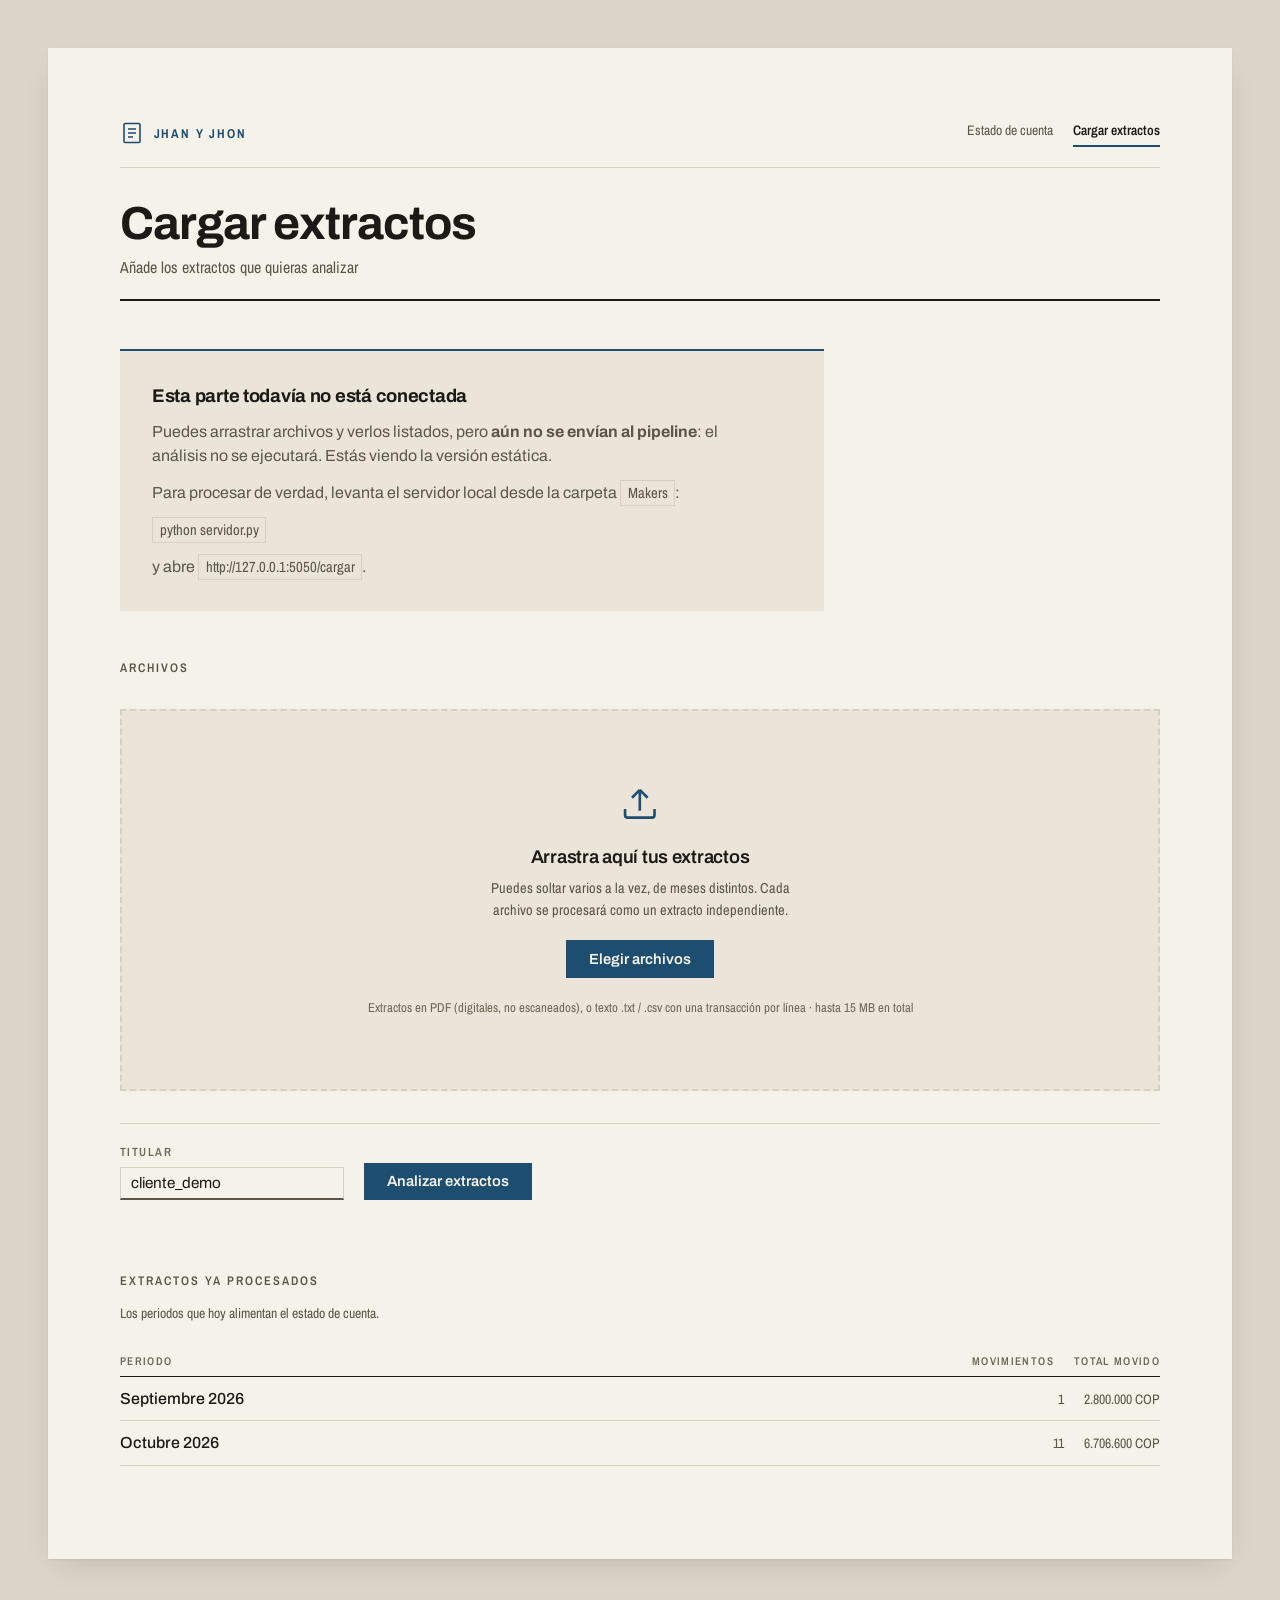
==== commit c8b04dc5: "cositas jsjsjsj" ====
--- a/dashboard/cargar.html
+++ b/dashboard/cargar.html
@@ -66,7 +66,7 @@
         <p class="zona__titulo">Arrastra aquí tus extractos</p>
         <p class="zona__ayuda">Puedes soltar varios a la vez, de meses distintos. Cada archivo se procesará como un extracto independiente.</p>
         <button class="boton" type="button" id="elegir">Elegir archivos</button>
-        <p class="zona__formatos">Formatos previstos: TXT, CSV y PDF · hasta 10 MB por archivo</p>
+        <p class="zona__formatos">Extractos en PDF (digitales, no escaneados), o texto .txt / .csv con una transacción por línea · hasta 15 MB en total</p>
         <input type="file" id="entrada" multiple accept=".txt,.csv,.pdf" class="sr" tabindex="-1">
       </div>
 
@@ -119,6 +119,9 @@
 const listaNodo = document.getElementById('adjuntos');
 const avanceNodo = document.getElementById('avance');
 let archivos = [];
+// Las contraseñas viven solo en esta pestaña y se envían una vez al servidor
+// local, que las usa para abrir el PDF en memoria. No se guardan en ningún lado.
+let claves = [];
 let hayServidor = false;
 let procesando = false;
 
@@ -128,8 +131,9 @@
     return;
   }
 
+  const esPdf = (a) => a.name.toLowerCase().endsWith('.pdf') || a.type === 'application/pdf';
   const filas = archivos.map((a, i) => `
-    <div class="adjuntos__fila">
+    <div class="adjuntos__fila${esPdf(a) ? ' adjuntos__fila--pdf' : ''}">
       <svg class="adjuntos__icono" viewBox="0 0 24 24" fill="none" stroke="currentColor" stroke-width="1.6" aria-hidden="true">
         <path d="M14 3H7a1.5 1.5 0 0 0-1.5 1.5v15A1.5 1.5 0 0 0 7 21h10a1.5 1.5 0 0 0 1.5-1.5V7.5z"/>
         <path d="M14 3v4.5h4.5"/>
@@ -137,6 +141,12 @@
       <span class="adjuntos__nombre">${escapar(a.name)}</span>
       <span class="adjuntos__peso">${escapar(pesoLegible(a.size))}</span>
       <button class="adjuntos__quitar" type="button" data-i="${i}">Quitar</button>
+      ${esPdf(a) ? `
+        <label class="adjuntos__clave">
+          <span class="sr">Contraseña de ${escapar(a.name)}</span>
+          <input class="campo__entrada" type="password" data-clave="${i}" value="${escapar(claves[i] ?? '')}"
+                 placeholder="Contraseña, si el PDF tiene" autocomplete="off" spellcheck="false">
+        </label>` : ''}
     </div>`).join('');
 
   listaNodo.innerHTML = `
@@ -166,7 +176,12 @@
   const boton = e.target.closest('.adjuntos__quitar');
   if (!boton) return;
   archivos.splice(Number(boton.dataset.i), 1);
+  claves.splice(Number(boton.dataset.i), 1);
   pintarAdjuntos();
+});
+
+listaNodo.addEventListener('input', (e) => {
+  if (e.target.dataset.clave !== undefined) claves[Number(e.target.dataset.clave)] = e.target.value;
 });
 
 ['dragenter', 'dragover'].forEach(evento => {
@@ -195,7 +210,7 @@
   return fetch('./datos.json', { cache: 'no-store' })
     .then(r => { if (!r.ok) throw new Error(`El servidor respondió ${r.status}`); return r.json(); })
     .then((datos) => {
-      const periodos = (datos.periodos ?? []).filter(p => p.moneda === datos.moneda_principal);
+      const periodos = (datos.vistas?.todo?.periodos ?? []).filter(p => p.moneda === datos.moneda_principal);
       const nodo = document.getElementById('cargados');
 
       if (!periodos.length) {
@@ -335,7 +350,10 @@
 
   const datos = new FormData();
   datos.append('cliente', cliente);
-  for (const archivo of archivos) datos.append('archivos', archivo);
+  archivos.forEach((archivo, i) => {
+    datos.append('archivos', archivo);
+    datos.append('contrasenas', claves[i] ?? '');
+  });
 
   try {
     const respuesta = await fetch('/api/procesar', { method: 'POST', body: datos });
--- a/dashboard/estilo.css
+++ b/dashboard/estilo.css
@@ -1148,3 +1148,327 @@
   .campo__entrada{ min-width:0; width:100%; }
   .campo{ flex:1 1 100%; }
 }
+
+/* ───────────────── Consulta sobre el periodo ───────────────── */
+
+.consulta{ margin-top:var(--paso-4); }
+
+.consulta__sugeridas{
+  display:flex;
+  flex-wrap:wrap;
+  gap:.5rem;
+  margin:0 0 var(--paso-2);
+}
+
+.sugerida{
+  font-family:var(--serie);
+  font-size:.88rem;
+  line-height:1.35;
+  text-align:left;
+  color:var(--sello);
+  background:transparent;
+  border:1px solid var(--sello);
+  padding:.4rem .8rem;
+  cursor:pointer;
+  transition:background-color .12s ease-out, color .12s ease-out;
+}
+
+.sugerida:hover:not(:disabled){ background:var(--sello); color:var(--papel); }
+
+.sugerida:disabled{
+  color:var(--tinta-suave);
+  border-color:var(--papel-borde);
+  cursor:not-allowed;
+}
+
+.consulta__hilo:not(:empty){ border-top:1px solid var(--tinta); }
+
+.intercambio{
+  padding:.85rem 0;
+  border-bottom:1px solid var(--papel-borde);
+}
+
+.intercambio__pregunta{
+  font-family:var(--estrecha);
+  font-size:.92rem;
+  color:var(--tinta-media);
+  margin:0 0 .35rem;
+  overflow-wrap:anywhere;
+}
+
+.intercambio__respuesta{
+  margin:0;
+  max-width:70ch;
+  line-height:1.58;
+  overflow-wrap:break-word;
+}
+
+/* Saludos, rechazos y avisos: presentes, pero sin el peso de una respuesta. */
+.intercambio--aviso .intercambio__respuesta,
+.intercambio--pendiente .intercambio__respuesta{ color:var(--tinta-media); }
+
+.intercambio__estado{
+  display:inline-block;
+  font-family:var(--estrecha);
+  font-size:.68rem;
+  font-weight:600;
+  letter-spacing:.1em;
+  text-transform:uppercase;
+  color:var(--tinta-suave);
+  border:1px solid var(--papel-borde);
+  padding:0 .4rem;
+  margin-right:.5rem;
+  vertical-align:.1em;
+}
+
+.intercambio__nota{
+  font-family:var(--estrecha);
+  font-size:.8rem;
+  color:var(--tinta-suave);
+  margin:.4rem 0 0;
+}
+
+.consulta__form{
+  display:flex;
+  gap:var(--paso-1);
+  margin-top:var(--paso-2);
+}
+
+.consulta__entrada{
+  flex:1 1 auto;
+  min-width:0;
+  font-family:var(--serie);
+  font-size:.98rem;
+  color:var(--tinta);
+  background:var(--papel);
+  border:1px solid var(--papel-borde);
+  border-bottom:2px solid var(--tinta-media);
+  padding:.55rem .7rem;
+}
+
+.consulta__entrada:focus{ outline:none; border-bottom-color:var(--sello); }
+.consulta__entrada:disabled{ background:var(--papel-banda); cursor:not-allowed; }
+.consulta__entrada::placeholder{ color:var(--tinta-suave); }
+
+.consulta__pie{
+  display:flex;
+  flex-wrap:wrap;
+  justify-content:space-between;
+  gap:.3rem var(--paso-2);
+  margin-top:.45rem;
+  font-family:var(--estrecha);
+  font-size:.78rem;
+  color:var(--tinta-suave);
+}
+
+.consulta__contador{ font-variant-numeric:tabular-nums; }
+.consulta__contador--lleno{ color:var(--tinta); font-weight:600; }
+
+@media (max-width:34rem){
+  .consulta__form{ flex-direction:column; }
+  .sugerida{ width:100%; }
+}
+
+/* ───────────────── Revisión del titular ───────────────── */
+
+.revision__item{
+  padding:1rem 0 1.1rem;
+  border-bottom:1px solid var(--papel-borde);
+}
+
+.revision__cabeza{
+  display:grid;
+  grid-template-columns:1fr auto;
+  gap:.3rem var(--paso-2);
+  align-items:baseline;
+}
+
+.revision__veces{
+  font-family:var(--estrecha);
+  font-size:.82rem;
+  color:var(--tinta-media);
+}
+
+.revision__sin-monto{
+  font-family:var(--estrecha);
+  font-size:.86rem;
+  color:var(--tinta-suave);
+}
+
+.revision__pregunta{
+  margin:.7rem 0 .55rem;
+  font-size:.96rem;
+  max-width:70ch;
+}
+
+.revision__campos{
+  display:flex;
+  flex-wrap:wrap;
+  gap:var(--paso-1);
+  margin:.6rem 0 .7rem;
+}
+
+.revision__campos .campo{ flex:0 1 12rem; }
+.revision__campos .campo__entrada{ min-width:0; width:100%; }
+
+select.campo__entrada{
+  appearance:none;
+  background-image:linear-gradient(45deg, transparent 50%, var(--tinta-media) 50%),
+                   linear-gradient(135deg, var(--tinta-media) 50%, transparent 50%);
+  background-position:calc(100% - 15px) 55%, calc(100% - 10px) 55%;
+  background-size:5px 5px;
+  background-repeat:no-repeat;
+  padding-right:1.8rem;
+}
+
+.revision__acciones{
+  display:flex;
+  flex-wrap:wrap;
+  gap:.6rem;
+}
+
+.revision__efecto{
+  font-family:var(--estrecha);
+  font-size:.84rem;
+  color:var(--tinta-media);
+  margin:.55rem 0 0;
+}
+
+.revision__error{
+  font-family:var(--estrecha);
+  font-size:.86rem;
+  color:var(--egreso);
+  margin:.45rem 0 0;
+}
+
+.revision__error:empty{ display:none; }
+
+.revision__aviso{
+  font-family:var(--estrecha);
+  font-size:.9rem;
+  color:var(--sello);
+  font-weight:600;
+  margin:0 0 var(--paso-1);
+}
+
+.revision__aviso:empty{ display:none; }
+
+.revision__estatico{
+  font-family:var(--estrecha);
+  font-size:.86rem;
+  color:var(--tinta-media);
+  margin:0 0 var(--paso-2);
+}
+
+.revision__subtitulo{
+  font-family:var(--estrecha);
+  font-size:.72rem;
+  font-weight:600;
+  letter-spacing:.14em;
+  text-transform:uppercase;
+  color:var(--tinta-suave);
+  margin:var(--paso-3) 0 .5rem;
+}
+
+.revision__resuelto{
+  display:grid;
+  grid-template-columns:1fr auto auto;
+  gap:.3rem var(--paso-1);
+  align-items:center;
+  padding:.45rem 0;
+  border-bottom:1px solid var(--papel-borde);
+}
+
+.revision__resuelto:first-child{ border-top:1px solid var(--papel-borde); }
+
+.revision__resuelto-desc{
+  font-size:.92rem;
+  color:var(--tinta-media);
+  min-width:0;
+  overflow-wrap:break-word;
+}
+
+.motivo--apagado{
+  border-color:var(--papel-borde);
+  color:var(--tinta-suave);
+}
+
+/* Descartado: sigue a la vista para auditoría, pero no cuenta. */
+.libro__fila--descartada .libro__desc,
+.libro__fila--descartada .libro__valor,
+.libro__fila--descartada .libro__cat{
+  text-decoration:line-through;
+  text-decoration-color:var(--tinta-suave);
+  color:var(--tinta-suave);
+}
+
+.libro__fila--descartada .signo{ color:var(--tinta-suave); }
+
+.lectura__vieja{
+  grid-column:1;
+  margin-top:var(--paso-1);
+  font-family:var(--estrecha);
+  font-size:.82rem;
+  color:var(--tinta-media);
+}
+
+.lectura__vieja p{ margin:0 0 .5rem; }
+.lectura__vieja .boton{ font-size:.82rem; padding:.35rem .8rem; }
+
+@media (max-width:34rem){
+  .revision__campos .campo{ flex:1 1 100%; }
+  .revision__acciones .boton{ flex:1 1 100%; }
+  .revision__resuelto{ grid-template-columns:1fr auto; }
+  .revision__resuelto .motivo{ grid-column:1; grid-row:2; justify-self:start; }
+}
+
+/* ───────────────── Selector de periodo ───────────────── */
+
+.selector{
+  display:flex;
+  align-items:center;
+  gap:.7rem;
+  margin-top:.6rem;
+}
+
+.selector__etiqueta{
+  font-family:var(--estrecha);
+  font-size:.74rem;
+  font-weight:600;
+  letter-spacing:.14em;
+  text-transform:uppercase;
+  color:var(--tinta-suave);
+}
+
+.selector__lista{
+  font-family:var(--estrecha);
+  font-size:1rem;
+  min-width:0;
+  max-width:100%;
+  padding-top:.35rem;
+  padding-bottom:.35rem;
+}
+
+.lectura__espera{
+  font-family:var(--estrecha);
+  color:var(--tinta-media);
+  margin:0;
+  display:flex;
+  flex-wrap:wrap;
+  align-items:center;
+  gap:.6rem;
+}
+
+.lectura[aria-busy="true"] .lectura__espera::before{
+  content:"";
+  width:.8rem; height:.8rem;
+  border:2px solid var(--papel-borde);
+  border-top-color:var(--sello);
+  border-radius:50%;
+  animation:girar .7s linear infinite;
+}
+
+/* Contraseña de un PDF, en su propia línea bajo el nombre del archivo */
+.adjuntos__fila--pdf{ grid-template-rows:auto auto; }
+.adjuntos__clave{ grid-column:2 / -1; }
+.adjuntos__clave .campo__entrada{ width:100%; max-width:22rem; min-width:0; font-size:.9rem; padding:.35rem .6rem; }
